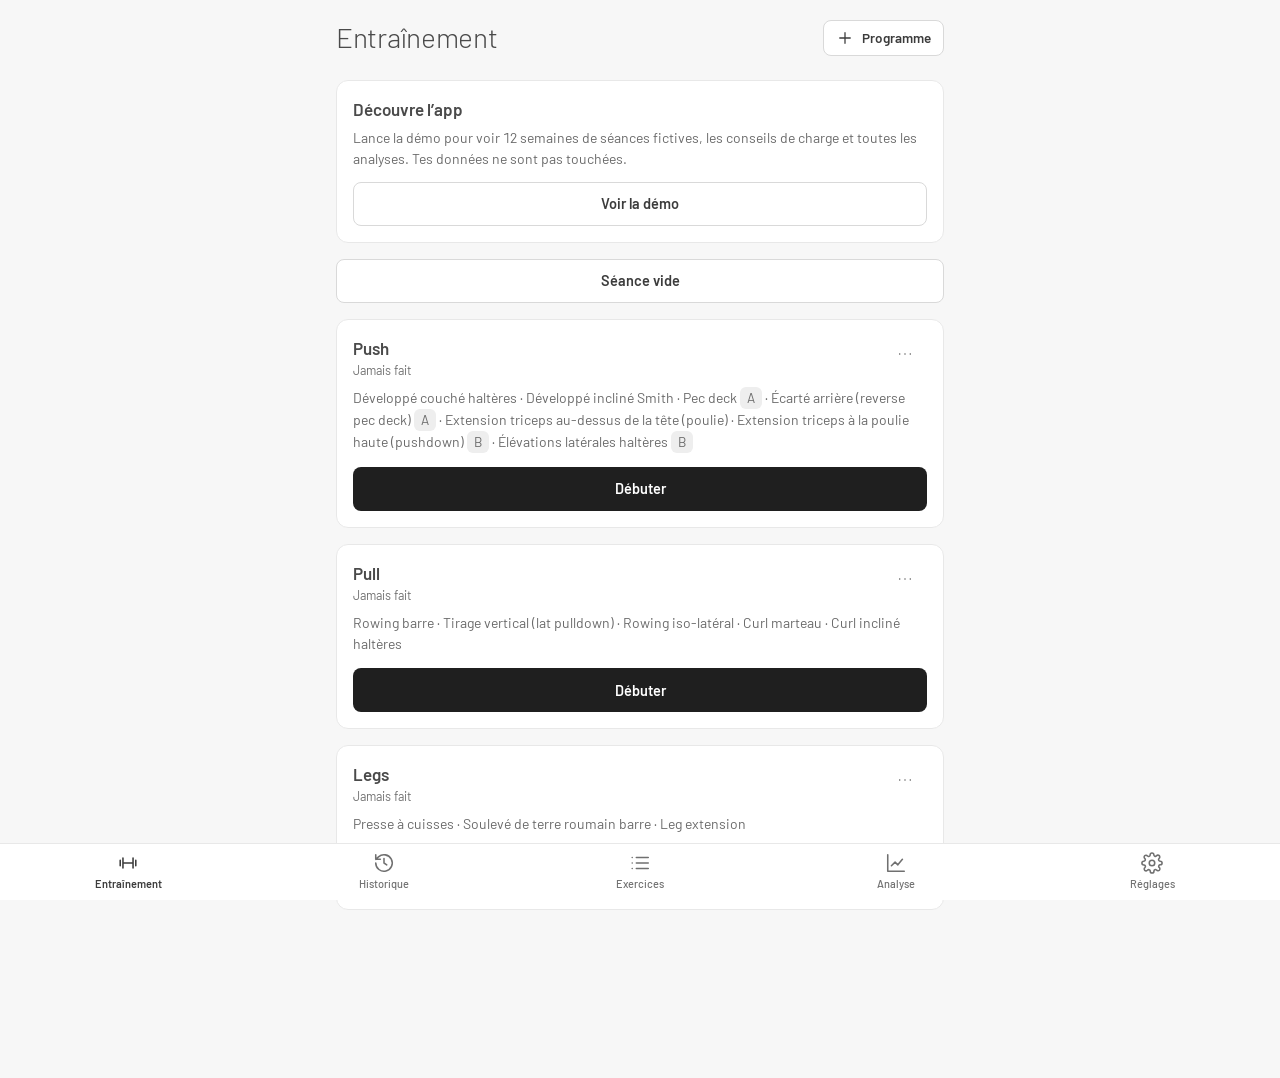
==== index.html @ f29f86a4 "Publication de l'app Muscu (2026-11-12) Co-Authored-By: Claude Opus 5.5 <noreply@anthropic.com>" ====
<!doctype html>
<html lang="fr">
<head>
<meta charset="utf-8">
<meta name="viewport" content="width=device-width, initial-scale=1, viewport-fit=cover">
<title>Muscu</title>
<meta name="description" content="Journal de musculation avec conseils de progression par exercice.">
<meta name="theme-color" content="#F7F7F7" media="(prefers-color-scheme: light)">
<meta name="theme-color" content="#1A1A1A" media="(prefers-color-scheme: dark)">
<meta name="apple-mobile-web-app-capable" content="yes">
<meta name="mobile-web-app-capable" content="yes">
<meta name="apple-mobile-web-app-status-bar-style" content="default">
<meta name="apple-mobile-web-app-title" content="Muscu">
<link rel="manifest" href="manifest.webmanifest">
<link rel="icon" href="icones/icone-192.png">
<link rel="apple-touch-icon" href="icones/apple-touch-icon.png">
<link rel="preconnect" href="https://fonts.googleapis.com">
<link rel="preconnect" href="https://fonts.gstatic.com" crossorigin>
<link rel="stylesheet" href="https://fonts.googleapis.com/css2?family=Barlow:wght@300;400;500;600;700&display=swap">
<link rel="stylesheet" href="styles.css">
</head>
<body>
<main id="vue"></main>
<div id="reprise" class="reprise hidden"><button class="btn btn-primary btn-bloc"><span>Séance en cours</span> · Reprendre</button></div>
<div id="minuteur" class="minuteur hidden" role="timer" aria-live="off">
  <div class="temps"></div>
  <button data-repos="-15" aria-label="Retirer 15 secondes">−15</button>
  <button data-repos="15" aria-label="Ajouter 15 secondes">+15</button>
  <button data-repos="passer">Passer</button>
  <div class="rail"></div>
</div>
<nav id="onglets" class="onglets" aria-label="Navigation"></nav>
<script type="module" src="js/app.js"></script>
</body>
</html>
---- styles.css ----
/* Système de design repris de « gestion outillage/docs/design.md », adapté au téléphone.
   Uniquement des jetons var(--…) hors de :root. */

/* ---------- Jetons ---------- */
:root {
  --ground: #F7F7F7; --side: #EFEFEF; --surface: #FFFFFF; --raised: #FCFCFC; --head: #FCFCFC; --hover: #F4F4F4;
  --chip: #EEEEEE; --track: #EEEEEE; --border: #E8E8E8; --rule: #EFEFEF; --grid: #EFEFEF; --control: #D9D9D9;
  --title: #4A4A4A; --text: #3C3C3C; --muted: #6B6B6B; --faint: #707070;
  --btn: #1F1F1F; --btn-h: #3A3A3A; --btn-ink: #FFFFFF;
  --accent: #3B82F6; --accent-ink: #2563EB; --accent-soft: #EAF2FE; --data: #3B82F6;
  --pos: #4CC870; --pos-bg: #E8F7ED; --pos-ink: #1E7B40;
  --warn: #F28A2A; --warn-bg: #FEF1E4; --warn-ink: #B35A00;
  --neg: #F0461E; --neg-bg: #FDECE8; --neg-ink: #C2330F;
  --scrim: rgba(20, 20, 20, .32); --tip: #1F1F1F; --tip-ink: #FFFFFF; --sur-couleur: #FFFFFF;
  --dv-1: #3B82F6; --dv-2: #E8833A; --dv-3: #1E9E6A; --dv-4: #8B5CF6; --dv-5: #D9467A; --dv-6: #0E9DB3;
  --pop: 0 12px 32px rgba(0, 0, 0, .14), 0 2px 6px rgba(0, 0, 0, .06);
  --font: 'Barlow', system-ui, -apple-system, 'Segoe UI', sans-serif;
  --r-sm: 6px; --r-md: 8px; --r-lg: 12px; --r-xl: 16px;
  --out: cubic-bezier(.23, 1, .32, 1); --in: cubic-bezier(.4, 0, 1, 1); --tr: .16s ease;
  --onglets-h: 56px; --bas: env(safe-area-inset-bottom, 0px);
  color-scheme: light;
}
@media (prefers-color-scheme: dark) {
  :root:not([data-theme="light"]) {
    --ground: #1A1A1A; --side: #141414; --surface: #232323; --raised: #262626; --head: #282828; --hover: #2C2C2C;
    --chip: #2E2E2E; --track: #333333; --border: #333333; --rule: #2C2C2C; --grid: #2C2C2C; --control: #474747;
    --title: #E2E2E2; --text: #EDEDED; --muted: #A8A8A8; --faint: #8A8A8A;
    --btn: #EDEDED; --btn-h: #FFFFFF; --btn-ink: #1A1A1A;
    --accent: #5B9BF5; --accent-ink: #A9C9FB; --accent-soft: rgba(91, 155, 245, .16); --data: #5B9BF5;
    --pos-bg: rgba(76, 200, 112, .14); --pos-ink: #7BDB97;
    --warn-bg: rgba(242, 138, 42, .14); --warn-ink: #F5A962;
    --neg-bg: rgba(240, 70, 30, .16); --neg-ink: #F7735A;
    --scrim: rgba(0, 0, 0, .6); --tip: #EDEDED; --tip-ink: #1A1A1A;
    --pop: 0 12px 32px rgba(0, 0, 0, .5);
    --dv-1: #5B9BF5; --dv-2: #F2A05E; --dv-3: #4CC870; --dv-4: #A88BFA; --dv-5: #F06C9B; --dv-6: #3BC4D9;
    color-scheme: dark;
  }
}
:root[data-theme="dark"] {
  --ground: #1A1A1A; --side: #141414; --surface: #232323; --raised: #262626; --head: #282828; --hover: #2C2C2C;
  --chip: #2E2E2E; --track: #333333; --border: #333333; --rule: #2C2C2C; --grid: #2C2C2C; --control: #474747;
  --title: #E2E2E2; --text: #EDEDED; --muted: #A8A8A8; --faint: #8A8A8A;
  --btn: #EDEDED; --btn-h: #FFFFFF; --btn-ink: #1A1A1A;
  --accent: #5B9BF5; --accent-ink: #A9C9FB; --accent-soft: rgba(91, 155, 245, .16); --data: #5B9BF5;
  --pos-bg: rgba(76, 200, 112, .14); --pos-ink: #7BDB97;
  --warn-bg: rgba(242, 138, 42, .14); --warn-ink: #F5A962;
  --neg-bg: rgba(240, 70, 30, .16); --neg-ink: #F7735A;
  --scrim: rgba(0, 0, 0, .6); --tip: #EDEDED; --tip-ink: #1A1A1A;
  --pop: 0 12px 32px rgba(0, 0, 0, .5);
  --dv-1: #5B9BF5; --dv-2: #F2A05E; --dv-3: #4CC870; --dv-4: #A88BFA; --dv-5: #F06C9B; --dv-6: #3BC4D9;
  color-scheme: dark;
}

/* ---------- Base ---------- */
* { box-sizing: border-box; -webkit-tap-highlight-color: transparent; }
html, body { margin: 0; background: var(--ground); color: var(--text); }
body { font: 400 15px/1.48 var(--font); font-feature-settings: "tnum"; -webkit-text-size-adjust: 100%; overscroll-behavior-y: none; }
button, input, select, textarea { font: inherit; color: inherit; }
a { color: var(--accent-ink); }
:focus-visible { outline: 2px solid var(--accent); outline-offset: 2px; }
.num { text-align: right; font-feature-settings: "tnum"; }
.muted { color: var(--muted); }
.faint { color: var(--faint); font-size: 12.5px; }
.hidden { display: none !important; }

#vue { padding: calc(16px + env(safe-area-inset-top, 0px)) 16px calc(var(--onglets-h) + var(--bas) + 96px); max-width: 640px; margin: 0 auto; animation: rise .2s var(--out); }
.page-header { display: flex; align-items: center; justify-content: space-between; gap: 8px; margin-bottom: 20px; min-height: 44px; }
.page-title { font-size: 28px; font-weight: 300; color: var(--title); margin: 0; letter-spacing: -.01em; }
.crumb { font-size: 13px; color: var(--muted); margin-bottom: 6px; display: inline-flex; align-items: center; min-height: 44px; text-decoration: none; }
.section-titre { font-size: 18px; font-weight: 400; color: var(--title); margin: 24px 0 10px; }

/* ---------- Boutons ---------- */
.btn { display: inline-flex; align-items: center; justify-content: center; gap: 8px; height: 44px; padding: 0 18px; border-radius: var(--r-md);
  border: 1px solid transparent; font-size: 14.5px; font-weight: 600; cursor: pointer; background: none; white-space: nowrap;
  transition: background var(--tr), border-color var(--tr), transform .14s var(--out); }
.btn:active { transform: scale(.97); }
.btn:disabled { opacity: .5; cursor: not-allowed; }
.btn-primary { background: var(--btn); color: var(--btn-ink); }
.btn-primary:hover { background: var(--btn-h); }
.btn-secondary { background: var(--surface); border-color: var(--control); color: var(--text); }
.btn-secondary:hover, .btn-texte:hover { background: var(--hover); }
.btn-texte { color: var(--text); }
.btn-danger { background: var(--surface); border-color: var(--control); color: var(--neg-ink); }
.btn-danger:hover { border-color: var(--neg); }
.btn-danger-plein { background: var(--neg); color: var(--sur-couleur); }
.btn-sm { height: 36px; padding: 0 12px; font-size: 13.5px; }
.btn-bloc { width: 100%; }
.btn-icone { width: 44px; padding: 0; }
.ajouter { width: 100%; height: 44px; border: 1.5px dashed var(--control); border-radius: var(--r-md); background: none; color: var(--muted); font-weight: 600; font-size: 14px; cursor: pointer; }
.ajouter:hover { background: var(--hover); }
.icone { width: 18px; height: 18px; flex: none; }

/* ---------- Cartes et listes ---------- */
.card { background: var(--surface); border: 1px solid var(--border); border-radius: var(--r-lg); padding: 16px; margin-bottom: 16px; animation: rise .36s var(--out) both; }
.card-title { font-size: 17px; font-weight: 600; color: var(--title); margin: 0; }
.card-tete { display: flex; align-items: flex-start; justify-content: space-between; gap: 8px; margin-bottom: 8px; }
.liste { list-style: none; margin: 0; padding: 0; }
.liste-ligne { display: flex; align-items: center; justify-content: space-between; gap: 12px; padding: 10px 8px; min-height: 52px; border-radius: var(--r-md);
  border-bottom: 1px solid var(--rule); cursor: pointer; text-decoration: none; color: var(--text); transition: background .12s; }
.liste-ligne:last-child { border-bottom: 0; }
.liste-ligne:hover { background: var(--hover); }
.liste-ligne b { font-weight: 600; }
.chevron { color: var(--faint); flex: none; }

.kpi-grid { display: grid; grid-template-columns: repeat(2, 1fr); background: var(--surface); border: 1px solid var(--border); border-radius: var(--r-lg); margin-bottom: 16px; overflow: hidden; }
.kpi { padding: 14px 16px; border-bottom: 1px solid var(--rule); border-right: 1px solid var(--rule); }
.kpi:nth-child(2n) { border-right: 0; }
.kpi-label { font-size: 13px; color: var(--muted); }
.kpi-value { font-size: 24px; font-weight: 600; letter-spacing: -.02em; color: var(--title); }
.kpi-value small { font-size: 14px; font-weight: 500; color: var(--muted); }

/* ---------- Pastilles, alertes ---------- */
.badge { display: inline-block; padding: 3px 8px; border-radius: var(--r-sm); font-size: 12px; font-weight: 600; white-space: nowrap; background: var(--chip); color: var(--muted); }
.badge.pos { background: var(--pos-bg); color: var(--pos-ink); }
.badge.warn { background: var(--warn-bg); color: var(--warn-ink); }
.badge.neg { background: var(--neg-bg); color: var(--neg-ink); }
.badge.acc { background: var(--accent-soft); color: var(--accent-ink); }
.puce { display: inline-block; padding: 1px 7px; border-radius: var(--r-sm); font-size: 13.5px; background: var(--chip); color: var(--muted); }
.alert { padding: 11px 14px; border-radius: var(--r-md); font-size: 13px; background: var(--raised); color: var(--muted); border: 1px solid var(--border); margin-bottom: 12px; }
.alert b { color: var(--text); }
.alert-warn { background: var(--warn-bg); color: var(--warn-ink); border-color: transparent; }
.alert-warn b { color: inherit; }
.alert-danger { background: var(--neg-bg); color: var(--neg-ink); border-color: transparent; }
.conseil { padding: 12px 14px; border-radius: var(--r-md); background: var(--accent-soft); color: var(--accent-ink); font-size: 14px; margin-bottom: 12px; }
.conseil.pos { background: var(--pos-bg); color: var(--pos-ink); }
.conseil.warn { background: var(--warn-bg); color: var(--warn-ink); }
.sources { font-size: 12.5px; color: var(--faint); margin-top: 6px; }
.sources a { color: inherit; }
.empty-state { text-align: center; padding: 36px 20px; }
.empty-title { font-size: 14px; font-weight: 600; color: var(--muted); }
.empty-sub { font-size: 13px; color: var(--faint); max-width: 42ch; margin: 4px auto 16px; }

/* ---------- Champs ---------- */
.form-group { margin-bottom: 16px; }
label, .label { display: block; font-size: 13px; font-weight: 500; color: var(--text); margin-bottom: 6px; }
.form-control { width: 100%; height: 44px; padding: 0 13px; border: 1px solid var(--control); border-radius: var(--r-md); background: var(--surface);
  font-size: 16px; transition: border-color .15s, box-shadow .15s; }
.form-control:focus { outline: 0; border-color: var(--accent); box-shadow: 0 0 0 3px var(--accent-soft); }
textarea.form-control { height: auto; min-height: 80px; padding: 8px 11px; resize: vertical; }
.form-row { display: grid; grid-template-columns: 1fr 1fr; gap: 12px; }
.err-msg { font-size: 12.5px; color: var(--neg-ink); margin-top: 4px; }
.seg { display: inline-flex; gap: 2px; padding: 3px; border-radius: var(--r-md); background: var(--chip); flex-wrap: wrap; }
.seg button { border: 0; background: none; padding: 0 12px; height: 38px; border-radius: var(--r-sm); font-size: 13.5px; font-weight: 500; color: var(--muted); cursor: pointer; }
.seg button[aria-pressed="true"] { background: var(--surface); color: var(--text); font-weight: 600; box-shadow: 0 1px 2px rgba(0, 0, 0, .08); }
.case { display: flex; align-items: center; gap: 10px; min-height: 44px; font-size: 14px; font-weight: 400; margin: 0; }
.case input { width: 18px; height: 18px; accent-color: var(--accent); }

/* ---------- Séance en cours ---------- */
.seance-tete { position: sticky; top: 0; z-index: 10; background: var(--ground); margin: -16px -16px 12px; padding: calc(12px + env(safe-area-inset-top, 0px)) 16px 12px;
  display: flex; align-items: center; justify-content: space-between; gap: 8px; border-bottom: 1px solid var(--rule); }
.seance-tete h1 { font-size: 20px; font-weight: 600; margin: 0; color: var(--title); }
.chrono { font-size: 13px; color: var(--muted); }
.exo { padding: 14px 12px; }
.exo.superset { border-left: 3px solid var(--accent); }
.exo-nom { font-size: 16px; font-weight: 600; color: var(--title); margin: 0; }
.exo-groupe { font-size: 12px; font-weight: 600; color: var(--accent-ink); }
.exo .conseil { font-size: 13px; padding: 8px 10px; margin: 8px 0 10px; }
.series { width: 100%; border-collapse: collapse; }
.series th { font-size: 12px; font-weight: 500; color: var(--muted); text-align: center; padding: 4px 2px; }
.series td { padding: 4px 2px; text-align: center; }
.series td.prec { font-size: 13px; color: var(--faint); white-space: nowrap; }
.series .n { width: 34px; font-weight: 600; color: var(--muted); }
.series .n button { width: 34px; height: 40px; border: 0; background: none; color: inherit; font-weight: 600; border-radius: var(--r-sm); cursor: pointer; }
.series .n.echauf button { color: var(--warn-ink); }
.series input { width: 100%; max-width: 74px; height: 40px; text-align: center; border: 1px solid transparent; border-radius: var(--r-sm); background: var(--chip); font-size: 16px; font-weight: 600; }
.series input:focus { outline: 0; border-color: var(--accent); background: var(--surface); box-shadow: 0 0 0 3px var(--accent-soft); }
.series input::placeholder { color: var(--faint); font-weight: 400; }
.series tr.faite td { background: var(--pos-bg); }
.series tr.faite td:first-child { border-radius: var(--r-sm) 0 0 var(--r-sm); }
.series tr.faite td:last-child { border-radius: 0 var(--r-sm) var(--r-sm) 0; }
.series tr.faite input { background: transparent; }
.coche { width: 44px; height: 40px; border-radius: var(--r-sm); border: 1px solid var(--control); background: var(--surface); color: var(--faint); cursor: pointer; display: inline-flex; align-items: center; justify-content: center; transition: transform .14s var(--out), background .15s; }
.coche:active { transform: scale(.94); }
.faite .coche { background: var(--pos); border-color: var(--pos); color: var(--sur-couleur); }
.exo-actions { display: flex; gap: 8px; margin-top: 8px; }
.exo-actions .btn { flex: 1; }

/* ---------- Barre du minuteur et onglets ---------- */
.minuteur { position: fixed; left: 8px; right: 8px; bottom: calc(var(--onglets-h) + var(--bas) + 8px); z-index: 30; max-width: 624px; margin: 0 auto;
  background: var(--btn); color: var(--btn-ink); border-radius: var(--r-xl); box-shadow: var(--pop); padding: 8px 8px 8px 16px;
  display: flex; align-items: center; gap: 8px; animation: rise .22s var(--out); overflow: hidden; }
.minuteur .temps { font-size: 22px; font-weight: 600; flex: 1; letter-spacing: -.01em; }
.minuteur .temps small { font-size: 12.5px; font-weight: 500; opacity: .7; margin-left: 6px; }
.minuteur button { height: 40px; min-width: 44px; padding: 0 10px; border-radius: var(--r-md); border: 0; background: rgba(127, 127, 127, .22); color: inherit; font-weight: 600; font-size: 14px; cursor: pointer; }
.minuteur .rail { position: absolute; left: 0; bottom: 0; height: 3px; background: var(--accent); transition: width .25s linear; }
.reprise { position: fixed; left: 8px; right: 8px; bottom: calc(var(--onglets-h) + var(--bas) + 8px); z-index: 29; max-width: 624px; margin: 0 auto; }

.onglets { position: fixed; left: 0; right: 0; bottom: 0; z-index: 20; display: flex; background: var(--surface); border-top: 1px solid var(--border);
  padding-bottom: var(--bas); }
.onglets a { flex: 1; height: var(--onglets-h); display: flex; flex-direction: column; align-items: center; justify-content: center; gap: 2px;
  font-size: 11px; font-weight: 500; color: var(--faint); text-decoration: none; }
.onglets a[aria-current="page"] { color: var(--text); font-weight: 600; }
.onglets .icone { width: 22px; height: 22px; }

/* ---------- Feuille (tiroir du bas), fenêtre, toast ---------- */
.voile { position: fixed; inset: 0; background: var(--scrim); z-index: 1000; animation: fade .2s ease; }
.feuille { position: fixed; left: 0; right: 0; bottom: 0; z-index: 1001; max-height: 92vh; display: flex; flex-direction: column; background: var(--surface);
  border-radius: var(--r-xl) var(--r-xl) 0 0; box-shadow: var(--pop); max-width: 640px; margin: 0 auto; animation: monte .22s var(--out); }
.feuille.sort { animation: descend .16s var(--in) forwards; }
.voile.sort { animation: fade .16s ease reverse forwards; }
.feuille-tete { display: flex; align-items: center; justify-content: space-between; gap: 8px; padding: 18px 20px 6px; }
.feuille-tete h2 { font-size: 19px; font-weight: 600; margin: 0; color: var(--title); }
.feuille-corps { padding: 12px 20px 20px; overflow-y: auto; -webkit-overflow-scrolling: touch; }
.feuille-pied { display: flex; gap: 8px; justify-content: flex-end; padding: 14px 20px calc(14px + var(--bas)); border-top: 1px solid var(--rule); }
.feuille-pied .btn { flex: 1; }
.fermer { width: 44px; height: 44px; border: 0; background: none; border-radius: 50%; color: var(--muted); cursor: pointer; display: inline-flex; align-items: center; justify-content: center; }
.fermer:hover { background: var(--hover); }
.fenetre { position: fixed; left: 16px; right: 16px; top: 50%; transform: translateY(-50%); z-index: 1001; max-width: 400px; margin: 0 auto;
  background: var(--surface); border-radius: var(--r-xl); box-shadow: var(--pop); padding: 20px; animation: apparait .22s var(--out); }
.fenetre h2 { font-size: 17px; font-weight: 600; margin: 0 0 6px; color: var(--title); }
.fenetre p { margin: 0 0 18px; color: var(--muted); font-size: 14px; }
.fenetre .actions { display: flex; gap: 8px; justify-content: flex-end; }
.toasts { position: fixed; left: 12px; right: 12px; top: calc(12px + env(safe-area-inset-top, 0px)); z-index: 2000; display: flex; flex-direction: column; gap: 8px; align-items: center; pointer-events: none; }
.toast { pointer-events: auto; max-width: 380px; width: 100%; padding: 12px 16px; border-radius: var(--r-xl); background: var(--surface); box-shadow: var(--pop);
  font-size: 13px; font-weight: 500; display: flex; align-items: center; gap: 10px; animation: toastIn .3s var(--out); border: 1px solid var(--border); }
.toast .pastille { width: 20px; height: 20px; border-radius: 50%; display: inline-flex; align-items: center; justify-content: center; flex: none; }
.toast.success .pastille { background: var(--pos-bg); color: var(--pos-ink); }
.toast.error .pastille { background: var(--neg-bg); color: var(--neg-ink); }
.toast.info .pastille { background: var(--accent-soft); color: var(--accent-ink); }
.toast.sort { animation: toastOut .2s var(--in) forwards; }

/* ---------- Graphiques et jauges ---------- */
.graph { width: 100%; height: auto; display: block; }
.graph .grille { stroke: var(--grid); stroke-width: 1; }
.graph .axe { fill: var(--faint); font-size: 11.5px; font-family: var(--font); }
.graph .ligne { fill: none; stroke: var(--data); stroke-width: 2; stroke-linecap: round; stroke-linejoin: round; }
.graph .pred { fill: none; stroke: var(--pos); stroke-width: 2; stroke-dasharray: 5 5; stroke-linecap: round; }
.graph .point { fill: var(--data); stroke: var(--surface); stroke-width: 2; }
.graph .barre { fill: var(--data); }
.legende { display: flex; gap: 14px; font-size: 12.5px; color: var(--muted); margin-top: 6px; flex-wrap: wrap; }
.legende i { display: inline-block; width: 14px; height: 2px; vertical-align: middle; margin-right: 6px; background: var(--data); }
.legende i.pred { background: none; border-top: 2px dashed var(--pos); height: 0; }
.legende i.bande { height: 10px; background: var(--accent-soft); }
.graph .bande { fill: var(--accent-soft); }
.graph .repere, .graph .cible { stroke: var(--muted); stroke-width: 1.2; stroke-dasharray: 4 4; }
.puces { display: flex; gap: 6px; overflow-x: auto; scrollbar-width: none; margin-bottom: 12px; padding-bottom: 2px; }
.puces::-webkit-scrollbar { display: none; }
.puces button { flex: none; height: 36px; padding: 0 12px; border-radius: var(--r-sm); border: 1px solid transparent; background: none; color: var(--muted); font-size: 13.5px; font-weight: 500; cursor: pointer; }
.puces button[aria-pressed="true"] { border-color: var(--control); background: var(--surface); color: var(--text); font-weight: 600; }
.classement { display: grid; grid-template-columns: minmax(0, 9em) 1fr 4.5em; gap: 8px 10px; align-items: center; font-size: 14px; }
.classement .axe0 { position: relative; height: 10px; background: var(--track); border-radius: var(--r-sm); }
.classement .axe0::after { content: ''; position: absolute; left: 50%; top: -3px; bottom: -3px; width: 1px; background: var(--muted); }
.classement .val { position: absolute; top: 0; bottom: 0; border-radius: var(--r-sm); background: var(--pos); }
.classement .val.neg { background: var(--neg); }
.empile { display: flex; height: 14px; border-radius: var(--r-sm); overflow: hidden; background: var(--track); margin: 6px 0 8px; }
.empile span { display: block; height: 100%; }
.cles { display: flex; flex-wrap: wrap; gap: 6px 14px; font-size: 12.5px; color: var(--muted); }
.cles i { display: inline-block; width: 10px; height: 10px; border-radius: 2px; margin-right: 6px; vertical-align: -1px; }
details.explication { margin-top: 10px; font-size: 13px; color: var(--muted); }
details.explication summary { cursor: pointer; font-weight: 600; color: var(--text); min-height: 44px; display: flex; align-items: center; }
details.explication p, details.explication ul { margin: 0 0 8px; }
.jauge { margin-bottom: 14px; }
.jauge-tete { display: flex; justify-content: space-between; gap: 8px; font-size: 14px; margin-bottom: 6px; }
.jauge-rail { position: relative; height: 8px; border-radius: var(--r-sm); background: var(--track); overflow: hidden; }
.jauge-plein { position: absolute; inset: 0 auto 0 0; border-radius: var(--r-sm); background: var(--data); transform-origin: left; animation: grow .6s var(--out); }
.jauge-plein.warn { background: var(--warn); }
.jauge-plein.pos { background: var(--pos); }
.jauge-cible { position: absolute; top: -3px; bottom: -3px; width: 2px; background: var(--text); }

/* ---------- Mouvement ---------- */
@keyframes rise { from { opacity: 0; transform: translateY(6px); } to { opacity: 1; transform: none; } }
@keyframes fade { from { opacity: 0; } to { opacity: 1; } }
@keyframes grow { from { transform: scaleX(0); } to { transform: none; } }
@keyframes monte { from { transform: translateY(100%); } to { transform: none; } }
@keyframes descend { from { transform: none; } to { transform: translateY(100%); } }
@keyframes apparait { from { opacity: 0; transform: translateY(calc(-50% + 8px)) scale(.98); } to { opacity: 1; transform: translateY(-50%); } }
@keyframes toastIn { from { opacity: 0; transform: translateY(-10px) scale(.98); } to { opacity: 1; transform: none; } }
@keyframes toastOut { to { opacity: 0; transform: translateY(-16px); } }
@keyframes shake { 25% { transform: translateX(-4px); } 50% { transform: translateX(4px); } 75% { transform: translateX(-2px); } 100% { transform: translateX(2px); } }
.shake { animation: shake .3s ease; }
@media (prefers-reduced-motion: reduce) {
  *, *::before, *::after { animation-duration: .01ms !important; animation-delay: 0s !important; transition-duration: .01ms !important; scroll-behavior: auto !important; }
}

/* ---------- Écrans étroits ---------- */
@media (max-width: 380px) {
  .series input { max-width: 60px; }
  .series td.prec { font-size: 12px; }
  .page-title { font-size: 26px; }
}
.bandeau-demo { display: flex; align-items: center; justify-content: space-between; gap: 8px; padding: 8px 8px 8px 14px; margin-bottom: 14px;
  border-radius: var(--r-md); background: var(--accent-soft); color: var(--accent-ink); font-size: 13px; }
.bandeau-demo b { font-weight: 600; }
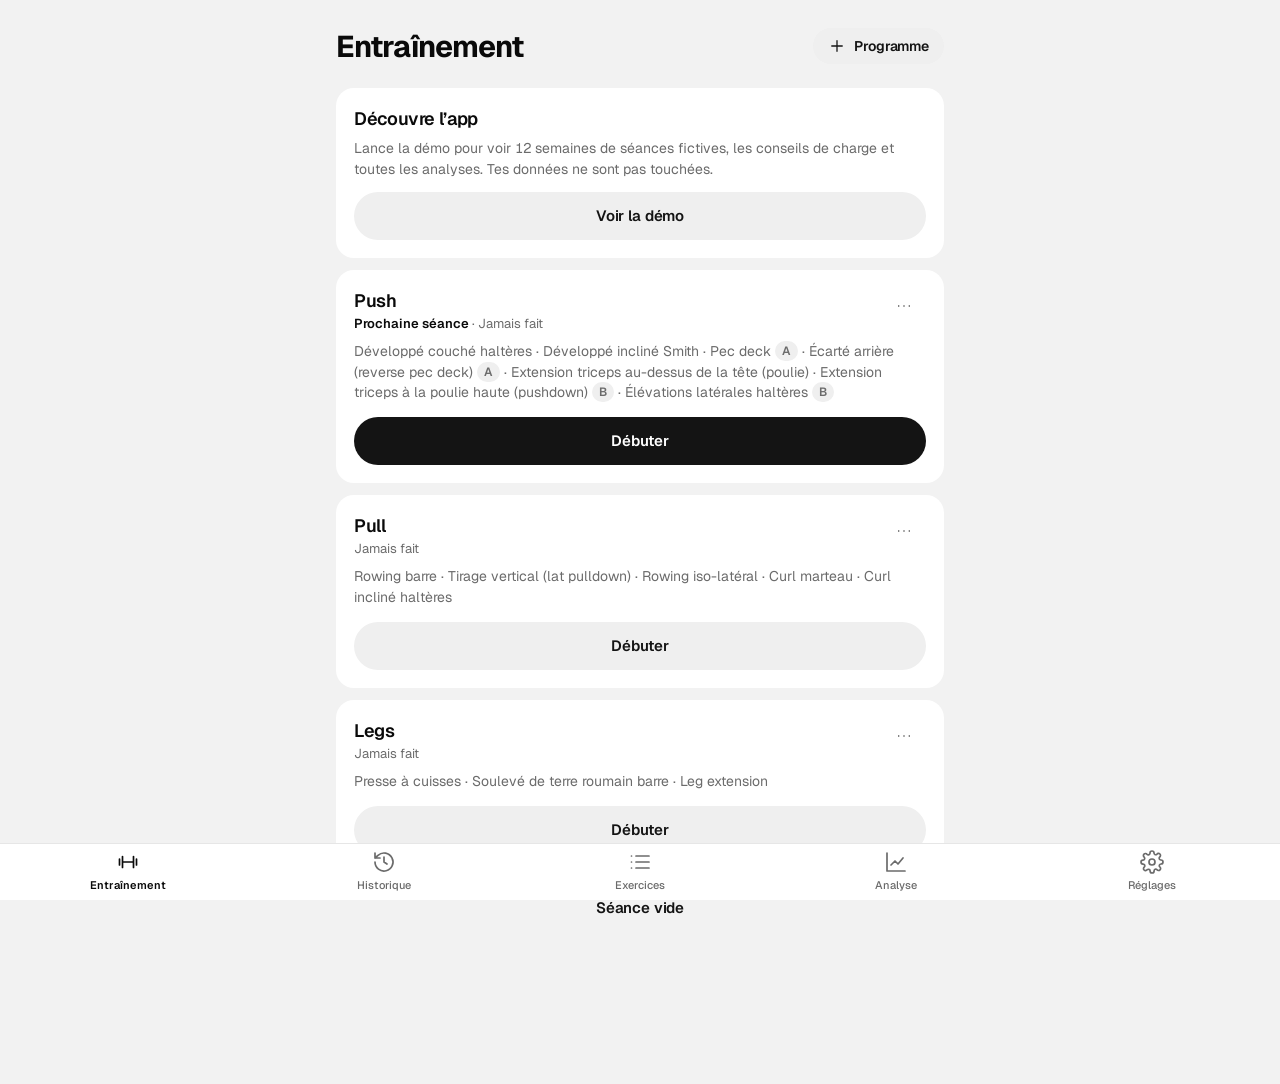
==== commit 31795f36: "Publication de l'app Muscu (2026-11-12) Co-Authored-By: Claude Opus 5.5 <noreply@anthropic.com>" ====
--- a/index.html
+++ b/index.html
@@ -5,8 +5,8 @@
 <meta name="viewport" content="width=device-width, initial-scale=1, viewport-fit=cover">
 <title>Muscu</title>
 <meta name="description" content="Journal de musculation avec conseils de progression par exercice.">
-<meta name="theme-color" content="#F7F7F7" media="(prefers-color-scheme: light)">
-<meta name="theme-color" content="#1A1A1A" media="(prefers-color-scheme: dark)">
+<meta name="theme-color" content="#F2F2F2" media="(prefers-color-scheme: light)">
+<meta name="theme-color" content="#000000" media="(prefers-color-scheme: dark)">
 <meta name="apple-mobile-web-app-capable" content="yes">
 <meta name="mobile-web-app-capable" content="yes">
 <meta name="apple-mobile-web-app-status-bar-style" content="default">
@@ -16,7 +16,7 @@
 <link rel="apple-touch-icon" href="icones/apple-touch-icon.png">
 <link rel="preconnect" href="https://fonts.googleapis.com">
 <link rel="preconnect" href="https://fonts.gstatic.com" crossorigin>
-<link rel="stylesheet" href="https://fonts.googleapis.com/css2?family=Barlow:wght@300;400;500;600;700&display=swap">
+<link rel="stylesheet" href="https://fonts.googleapis.com/css2?family=Geist:wght@400;500;600;700&display=swap">
 <link rel="stylesheet" href="styles.css">
 </head>
 <body>
--- a/styles.css
+++ b/styles.css
@@ -1,98 +1,106 @@
-/* Système de design repris de « gestion outillage/docs/design.md », adapté au téléphone.
+/* Style « registre achromatique » : la couleur ne va que sur les données et les signaux, le reste est à l'encre.
+   Clair : cartes blanches sur fond gris, sans bordure. Sombre : noir vrai (OLED), élévation par la clarté seule.
+   Rayons souples (cartes 18, champs 10-12, boutons en pilule) pour épouser les coins de l'iPhone.
    Uniquement des jetons var(--…) hors de :root. */
 
 /* ---------- Jetons ---------- */
 :root {
-  --ground: #F7F7F7; --side: #EFEFEF; --surface: #FFFFFF; --raised: #FCFCFC; --head: #FCFCFC; --hover: #F4F4F4;
-  --chip: #EEEEEE; --track: #EEEEEE; --border: #E8E8E8; --rule: #EFEFEF; --grid: #EFEFEF; --control: #D9D9D9;
-  --title: #4A4A4A; --text: #3C3C3C; --muted: #6B6B6B; --faint: #707070;
-  --btn: #1F1F1F; --btn-h: #3A3A3A; --btn-ink: #FFFFFF;
-  --accent: #3B82F6; --accent-ink: #2563EB; --accent-soft: #EAF2FE; --data: #3B82F6;
-  --pos: #4CC870; --pos-bg: #E8F7ED; --pos-ink: #1E7B40;
-  --warn: #F28A2A; --warn-bg: #FEF1E4; --warn-ink: #B35A00;
-  --neg: #F0461E; --neg-bg: #FDECE8; --neg-ink: #C2330F;
-  --scrim: rgba(20, 20, 20, .32); --tip: #1F1F1F; --tip-ink: #FFFFFF; --sur-couleur: #FFFFFF;
-  --dv-1: #3B82F6; --dv-2: #E8833A; --dv-3: #1E9E6A; --dv-4: #8B5CF6; --dv-5: #D9467A; --dv-6: #0E9DB3;
-  --pop: 0 12px 32px rgba(0, 0, 0, .14), 0 2px 6px rgba(0, 0, 0, .06);
-  --font: 'Barlow', system-ui, -apple-system, 'Segoe UI', sans-serif;
-  --r-sm: 6px; --r-md: 8px; --r-lg: 12px; --r-xl: 16px;
+  --ground: #F2F2F2; --side: #EAEAEA; --surface: #FFFFFF; --raised: #F5F5F5; --head: #FFFFFF; --hover: #F4F4F4;
+  --chip: #EFEFEF; --track: #EBEBEB; --border: #E6E6E6; --rule: #EFEFEF; --grid: #ECECEC; --control: #D4D4D4;
+  --title: #0A0A0A; --text: #141414; --muted: #6B6B6B; --faint: #6B6B6B;
+  --btn: #141414; --btn-h: #2E2E2E; --btn-ink: #FFFFFF;
+  --accent: #1D5FBF; --accent-ink: #1D5FBF; --accent-soft: #EDF3FC; --data: #1D5FBF;
+  --pos: #1F9D55; --pos-bg: #EBF7EF; --pos-ink: #1A6B3A;
+  --warn: #D97706; --warn-bg: #FFF8EB; --warn-ink: #92400E;
+  --neg: #C4242A; --neg-bg: #FFEDEA; --neg-ink: #9B1C20;
+  --scrim: rgba(0, 0, 0, .36); --tip: #141414; --tip-ink: #FFFFFF; --sur-couleur: #FFFFFF;
+  --float: #141414; --float-ink: #FFFFFF; --barre: #FFFFFF; --seg-on: #FFFFFF;
+  --dv-1: #1D5FBF; --dv-2: #D97706; --dv-3: #1F9D55; --dv-4: #0E8FA3; --dv-5: #C2417A; --dv-6: #6B6B6B;
+  --pop: 0 16px 40px rgba(0, 0, 0, .16), 0 2px 8px rgba(0, 0, 0, .06);
+  --font: 'Geist', -apple-system, system-ui, 'Segoe UI', sans-serif;
+  --r-sm: 8px; --r-md: 12px; --r-lg: 18px; --r-xl: 22px; --pilule: 999px;
   --out: cubic-bezier(.23, 1, .32, 1); --in: cubic-bezier(.4, 0, 1, 1); --tr: .16s ease;
   --onglets-h: 56px; --bas: env(safe-area-inset-bottom, 0px);
   color-scheme: light;
 }
 @media (prefers-color-scheme: dark) {
   :root:not([data-theme="light"]) {
-    --ground: #1A1A1A; --side: #141414; --surface: #232323; --raised: #262626; --head: #282828; --hover: #2C2C2C;
-    --chip: #2E2E2E; --track: #333333; --border: #333333; --rule: #2C2C2C; --grid: #2C2C2C; --control: #474747;
-    --title: #E2E2E2; --text: #EDEDED; --muted: #A8A8A8; --faint: #8A8A8A;
-    --btn: #EDEDED; --btn-h: #FFFFFF; --btn-ink: #1A1A1A;
-    --accent: #5B9BF5; --accent-ink: #A9C9FB; --accent-soft: rgba(91, 155, 245, .16); --data: #5B9BF5;
-    --pos-bg: rgba(76, 200, 112, .14); --pos-ink: #7BDB97;
-    --warn-bg: rgba(242, 138, 42, .14); --warn-ink: #F5A962;
-    --neg-bg: rgba(240, 70, 30, .16); --neg-ink: #F7735A;
-    --scrim: rgba(0, 0, 0, .6); --tip: #EDEDED; --tip-ink: #1A1A1A;
-    --pop: 0 12px 32px rgba(0, 0, 0, .5);
-    --dv-1: #5B9BF5; --dv-2: #F2A05E; --dv-3: #4CC870; --dv-4: #A88BFA; --dv-5: #F06C9B; --dv-6: #3BC4D9;
+    --ground: #000000; --side: #000000; --surface: #121212; --raised: #1A1A1A; --head: #1A1A1A; --hover: #1C1C1C;
+    --chip: #1F1F1F; --track: #262626; --border: #222222; --rule: #1E1E1E; --grid: #242424; --control: #3A3A3A;
+    --title: #FFFFFF; --text: #F5F5F5; --muted: #B4B4B4; --faint: #949494;
+    --btn: #FFFFFF; --btn-h: #E5E5E5; --btn-ink: #000000;
+    --accent: #5B9BF5; --accent-ink: #8DB8F7; --accent-soft: rgba(91, 155, 245, .14); --data: #5B9BF5;
+    --pos: #30B460; --pos-bg: #0E1F14; --pos-ink: #5FD38A;
+    --warn: #F59E0B; --warn-bg: #221808; --warn-ink: #F5B65A;
+    --neg: #E5566F; --neg-bg: #2C1A1C; --neg-ink: #F07A7A;
+    --scrim: rgba(0, 0, 0, .7); --tip: #F5F5F5; --tip-ink: #000000;
+    --float: #1F1F1F; --float-ink: #FFFFFF; --barre: #0A0A0A; --seg-on: #333333;
+    --pop: 0 16px 40px rgba(0, 0, 0, .6);
+    --dv-1: #5B9BF5; --dv-2: #F5A524; --dv-3: #30B460; --dv-4: #3BC4D9; --dv-5: #F06C9B; --dv-6: #949494;
     color-scheme: dark;
   }
 }
 :root[data-theme="dark"] {
-  --ground: #1A1A1A; --side: #141414; --surface: #232323; --raised: #262626; --head: #282828; --hover: #2C2C2C;
-  --chip: #2E2E2E; --track: #333333; --border: #333333; --rule: #2C2C2C; --grid: #2C2C2C; --control: #474747;
-  --title: #E2E2E2; --text: #EDEDED; --muted: #A8A8A8; --faint: #8A8A8A;
-  --btn: #EDEDED; --btn-h: #FFFFFF; --btn-ink: #1A1A1A;
-  --accent: #5B9BF5; --accent-ink: #A9C9FB; --accent-soft: rgba(91, 155, 245, .16); --data: #5B9BF5;
-  --pos-bg: rgba(76, 200, 112, .14); --pos-ink: #7BDB97;
-  --warn-bg: rgba(242, 138, 42, .14); --warn-ink: #F5A962;
-  --neg-bg: rgba(240, 70, 30, .16); --neg-ink: #F7735A;
-  --scrim: rgba(0, 0, 0, .6); --tip: #EDEDED; --tip-ink: #1A1A1A;
-  --pop: 0 12px 32px rgba(0, 0, 0, .5);
-  --dv-1: #5B9BF5; --dv-2: #F2A05E; --dv-3: #4CC870; --dv-4: #A88BFA; --dv-5: #F06C9B; --dv-6: #3BC4D9;
+  --ground: #000000; --side: #000000; --surface: #121212; --raised: #1A1A1A; --head: #1A1A1A; --hover: #1C1C1C;
+  --chip: #1F1F1F; --track: #262626; --border: #222222; --rule: #1E1E1E; --grid: #242424; --control: #3A3A3A;
+  --title: #FFFFFF; --text: #F5F5F5; --muted: #B4B4B4; --faint: #949494;
+  --btn: #FFFFFF; --btn-h: #E5E5E5; --btn-ink: #000000;
+  --accent: #5B9BF5; --accent-ink: #8DB8F7; --accent-soft: rgba(91, 155, 245, .14); --data: #5B9BF5;
+  --pos: #30B460; --pos-bg: #0E1F14; --pos-ink: #5FD38A;
+  --warn: #F59E0B; --warn-bg: #221808; --warn-ink: #F5B65A;
+  --neg: #E5566F; --neg-bg: #2C1A1C; --neg-ink: #F07A7A;
+  --scrim: rgba(0, 0, 0, .7); --tip: #F5F5F5; --tip-ink: #000000;
+  --float: #1F1F1F; --float-ink: #FFFFFF; --barre: #0A0A0A; --seg-on: #333333;
+  --pop: 0 16px 40px rgba(0, 0, 0, .6);
+  --dv-1: #5B9BF5; --dv-2: #F5A524; --dv-3: #30B460; --dv-4: #3BC4D9; --dv-5: #F06C9B; --dv-6: #949494;
   color-scheme: dark;
 }
 
 /* ---------- Base ---------- */
 * { box-sizing: border-box; -webkit-tap-highlight-color: transparent; }
 html, body { margin: 0; background: var(--ground); color: var(--text); }
-body { font: 400 15px/1.48 var(--font); font-feature-settings: "tnum"; -webkit-text-size-adjust: 100%; overscroll-behavior-y: none; }
+body { font: 400 15px/1.47 var(--font); font-variant-numeric: tabular-nums; -webkit-text-size-adjust: 100%; -webkit-font-smoothing: antialiased; overscroll-behavior-y: none; }
 button, input, select, textarea { font: inherit; color: inherit; }
 a { color: var(--accent-ink); }
 :focus-visible { outline: 2px solid var(--accent); outline-offset: 2px; }
 .num { text-align: right; font-feature-settings: "tnum"; }
 .muted { color: var(--muted); }
-.faint { color: var(--faint); font-size: 12.5px; }
+.faint { color: var(--faint); font-size: 13px; }
+.suivant { color: var(--title); font-weight: 600; }
 .hidden { display: none !important; }
 
 #vue { padding: calc(16px + env(safe-area-inset-top, 0px)) 16px calc(var(--onglets-h) + var(--bas) + 96px); max-width: 640px; margin: 0 auto; animation: rise .2s var(--out); }
-.page-header { display: flex; align-items: center; justify-content: space-between; gap: 8px; margin-bottom: 20px; min-height: 44px; }
-.page-title { font-size: 28px; font-weight: 300; color: var(--title); margin: 0; letter-spacing: -.01em; }
-.crumb { font-size: 13px; color: var(--muted); margin-bottom: 6px; display: inline-flex; align-items: center; min-height: 44px; text-decoration: none; }
-.section-titre { font-size: 18px; font-weight: 400; color: var(--title); margin: 24px 0 10px; }
+.page-header { display: flex; align-items: center; justify-content: space-between; gap: 8px; margin: 8px 0 20px; min-height: 44px; }
+.page-title { font-size: 30px; font-weight: 700; color: var(--title); margin: 0; letter-spacing: -.03em; line-height: 1.1; }
+.crumb { font-size: 14px; color: var(--muted); margin-bottom: 2px; display: inline-flex; align-items: center; min-height: 44px; text-decoration: none; }
+.section-titre { font-size: 20px; font-weight: 600; color: var(--title); margin: 28px 0 12px; letter-spacing: -.02em; }
 
 /* ---------- Boutons ---------- */
-.btn { display: inline-flex; align-items: center; justify-content: center; gap: 8px; height: 44px; padding: 0 18px; border-radius: var(--r-md);
-  border: 1px solid transparent; font-size: 14.5px; font-weight: 600; cursor: pointer; background: none; white-space: nowrap;
-  transition: background var(--tr), border-color var(--tr), transform .14s var(--out); }
+.btn { display: inline-flex; align-items: center; justify-content: center; gap: 8px; height: 48px; padding: 0 20px; border-radius: var(--pilule);
+  border: 1px solid transparent; font-size: 15px; font-weight: 600; letter-spacing: -.01em; cursor: pointer; background: none; white-space: nowrap;
+  transition: background var(--tr), border-color var(--tr), transform .16s var(--out); }
 .btn:active { transform: scale(.97); }
 .btn:disabled { opacity: .5; cursor: not-allowed; }
 .btn-primary { background: var(--btn); color: var(--btn-ink); }
 .btn-primary:hover { background: var(--btn-h); }
-.btn-secondary { background: var(--surface); border-color: var(--control); color: var(--text); }
-.btn-secondary:hover, .btn-texte:hover { background: var(--hover); }
+.btn-secondary { background: var(--chip); color: var(--text); }
+.btn-secondary:hover { background: var(--track); }
+.btn-texte:hover { background: var(--hover); }
 .btn-texte { color: var(--text); }
-.btn-danger { background: var(--surface); border-color: var(--control); color: var(--neg-ink); }
+.btn-danger { background: var(--neg-bg); color: var(--neg-ink); }
 .btn-danger:hover { border-color: var(--neg); }
 .btn-danger-plein { background: var(--neg); color: var(--sur-couleur); }
-.btn-sm { height: 36px; padding: 0 12px; font-size: 13.5px; }
+.btn-sm { height: 36px; padding: 0 14px; font-size: 14px; }
 .btn-bloc { width: 100%; }
 .btn-icone { width: 44px; padding: 0; }
-.ajouter { width: 100%; height: 44px; border: 1.5px dashed var(--control); border-radius: var(--r-md); background: none; color: var(--muted); font-weight: 600; font-size: 14px; cursor: pointer; }
-.ajouter:hover { background: var(--hover); }
+.ajouter { width: 100%; height: 44px; border: 0; border-radius: var(--pilule); background: var(--chip); color: var(--text); font-weight: 600; font-size: 14px; cursor: pointer; transition: background var(--tr), transform .16s var(--out); }
+.ajouter:hover { background: var(--track); }
+.ajouter:active { transform: scale(.98); }
 .icone { width: 18px; height: 18px; flex: none; }
 
 /* ---------- Cartes et listes ---------- */
-.card { background: var(--surface); border: 1px solid var(--border); border-radius: var(--r-lg); padding: 16px; margin-bottom: 16px; animation: rise .36s var(--out) both; }
-.card-title { font-size: 17px; font-weight: 600; color: var(--title); margin: 0; }
+.card { background: var(--surface); border-radius: var(--r-lg); padding: 18px; margin-bottom: 12px; animation: rise .36s var(--out) both; }
+.card-title { font-size: 18px; font-weight: 600; color: var(--title); margin: 0; letter-spacing: -.02em; }
 .card-tete { display: flex; align-items: flex-start; justify-content: space-between; gap: 8px; margin-bottom: 8px; }
 .liste { list-style: none; margin: 0; padding: 0; }
 .liste-ligne { display: flex; align-items: center; justify-content: space-between; gap: 12px; padding: 10px 8px; min-height: 52px; border-radius: var(--r-md);
@@ -102,26 +110,27 @@
 .liste-ligne b { font-weight: 600; }
 .chevron { color: var(--faint); flex: none; }
 
-.kpi-grid { display: grid; grid-template-columns: repeat(2, 1fr); background: var(--surface); border: 1px solid var(--border); border-radius: var(--r-lg); margin-bottom: 16px; overflow: hidden; }
-.kpi { padding: 14px 16px; border-bottom: 1px solid var(--rule); border-right: 1px solid var(--rule); }
-.kpi:nth-child(2n) { border-right: 0; }
+.kpi-grid { display: grid; grid-template-columns: repeat(2, 1fr); margin: 4px -18px 14px; overflow: hidden; }
+.kpi { padding: 12px 18px 14px; border-bottom: 1px solid var(--rule); }
+.kpi:nth-child(2n) { border-left: 1px solid var(--rule); }
 .kpi-label { font-size: 13px; color: var(--muted); }
-.kpi-value { font-size: 24px; font-weight: 600; letter-spacing: -.02em; color: var(--title); }
-.kpi-value small { font-size: 14px; font-weight: 500; color: var(--muted); }
+.kpi-value { font-size: 30px; font-weight: 600; letter-spacing: -.035em; line-height: 1.15; color: var(--title); }
+.kpi-value small { font-size: 15px; font-weight: 500; letter-spacing: 0; color: var(--muted); margin-left: 2px; }
 
 /* ---------- Pastilles, alertes ---------- */
-.badge { display: inline-block; padding: 3px 8px; border-radius: var(--r-sm); font-size: 12px; font-weight: 600; white-space: nowrap; background: var(--chip); color: var(--muted); }
+.badge { display: inline-block; padding: 3px 9px; border-radius: var(--pilule); font-size: 12px; font-weight: 600; white-space: nowrap; background: var(--chip); color: var(--muted); }
 .badge.pos { background: var(--pos-bg); color: var(--pos-ink); }
 .badge.warn { background: var(--warn-bg); color: var(--warn-ink); }
 .badge.neg { background: var(--neg-bg); color: var(--neg-ink); }
 .badge.acc { background: var(--accent-soft); color: var(--accent-ink); }
-.puce { display: inline-block; padding: 1px 7px; border-radius: var(--r-sm); font-size: 13.5px; background: var(--chip); color: var(--muted); }
-.alert { padding: 11px 14px; border-radius: var(--r-md); font-size: 13px; background: var(--raised); color: var(--muted); border: 1px solid var(--border); margin-bottom: 12px; }
+.puce { display: inline-block; padding: 0 7px; border-radius: var(--pilule); font-size: 12px; font-weight: 600; line-height: 20px; background: var(--chip); color: var(--muted); vertical-align: 1px; }
+.alert { padding: 12px 14px; border-radius: var(--r-md); font-size: 14px; background: var(--surface); color: var(--muted); margin-bottom: 12px; }
 .alert b { color: var(--text); }
-.alert-warn { background: var(--warn-bg); color: var(--warn-ink); border-color: transparent; }
+.alert-warn { background: var(--warn-bg); color: var(--warn-ink); }
 .alert-warn b { color: inherit; }
-.alert-danger { background: var(--neg-bg); color: var(--neg-ink); border-color: transparent; }
-.conseil { padding: 12px 14px; border-radius: var(--r-md); background: var(--accent-soft); color: var(--accent-ink); font-size: 14px; margin-bottom: 12px; }
+.alert-danger { background: var(--neg-bg); color: var(--neg-ink); }
+/* Le conseil est le cœur de l'app : neutre et à l'encre ; la couleur ne signale qu'une hausse ou une décharge. */
+.conseil { padding: 12px 14px; border-radius: var(--r-md); background: var(--raised); color: var(--text); font-size: 14px; margin-bottom: 12px; }
 .conseil.pos { background: var(--pos-bg); color: var(--pos-ink); }
 .conseil.warn { background: var(--warn-bg); color: var(--warn-ink); }
 .sources { font-size: 12.5px; color: var(--faint); margin-top: 6px; }
@@ -133,64 +142,66 @@
 /* ---------- Champs ---------- */
 .form-group { margin-bottom: 16px; }
 label, .label { display: block; font-size: 13px; font-weight: 500; color: var(--text); margin-bottom: 6px; }
-.form-control { width: 100%; height: 44px; padding: 0 13px; border: 1px solid var(--control); border-radius: var(--r-md); background: var(--surface);
+.form-control { width: 100%; height: 48px; padding: 0 14px; border: 1px solid var(--control); border-radius: var(--r-md); background: var(--surface);
   font-size: 16px; transition: border-color .15s, box-shadow .15s; }
 .form-control:focus { outline: 0; border-color: var(--accent); box-shadow: 0 0 0 3px var(--accent-soft); }
 textarea.form-control { height: auto; min-height: 80px; padding: 8px 11px; resize: vertical; }
 .form-row { display: grid; grid-template-columns: 1fr 1fr; gap: 12px; }
 .err-msg { font-size: 12.5px; color: var(--neg-ink); margin-top: 4px; }
-.seg { display: inline-flex; gap: 2px; padding: 3px; border-radius: var(--r-md); background: var(--chip); flex-wrap: wrap; }
-.seg button { border: 0; background: none; padding: 0 12px; height: 38px; border-radius: var(--r-sm); font-size: 13.5px; font-weight: 500; color: var(--muted); cursor: pointer; }
-.seg button[aria-pressed="true"] { background: var(--surface); color: var(--text); font-weight: 600; box-shadow: 0 1px 2px rgba(0, 0, 0, .08); }
+.seg { display: inline-flex; gap: 2px; padding: 3px; border-radius: var(--pilule); background: var(--chip); flex-wrap: wrap; }
+.seg button { border: 0; background: none; padding: 0 14px; height: 36px; border-radius: var(--pilule); font-size: 14px; font-weight: 500; color: var(--muted); cursor: pointer; transition: background var(--tr), color var(--tr); }
+.seg button[aria-pressed="true"] { background: var(--seg-on); color: var(--text); font-weight: 600; box-shadow: 0 1px 3px rgba(0, 0, 0, .1); }
 .case { display: flex; align-items: center; gap: 10px; min-height: 44px; font-size: 14px; font-weight: 400; margin: 0; }
 .case input { width: 18px; height: 18px; accent-color: var(--accent); }
 
 /* ---------- Séance en cours ---------- */
 .seance-tete { position: sticky; top: 0; z-index: 10; background: var(--ground); margin: -16px -16px 12px; padding: calc(12px + env(safe-area-inset-top, 0px)) 16px 12px;
-  display: flex; align-items: center; justify-content: space-between; gap: 8px; border-bottom: 1px solid var(--rule); }
-.seance-tete h1 { font-size: 20px; font-weight: 600; margin: 0; color: var(--title); }
-.chrono { font-size: 13px; color: var(--muted); }
-.exo { padding: 14px 12px; }
-.exo.superset { border-left: 3px solid var(--accent); }
-.exo-nom { font-size: 16px; font-weight: 600; color: var(--title); margin: 0; }
+  display: flex; align-items: center; justify-content: space-between; gap: 8px; }
+.seance-tete h1 { font-size: 24px; font-weight: 700; margin: 0; color: var(--title); letter-spacing: -.03em; line-height: 1.15; }
+.chrono { font-size: 14px; color: var(--muted); }
+.exo { padding: 16px 14px; }
+.exo-nom { font-size: 17px; font-weight: 600; color: var(--title); margin: 0; letter-spacing: -.02em; }
 .exo-groupe { font-size: 12px; font-weight: 600; color: var(--accent-ink); }
-.exo .conseil { font-size: 13px; padding: 8px 10px; margin: 8px 0 10px; }
-.series { width: 100%; border-collapse: collapse; }
-.series th { font-size: 12px; font-weight: 500; color: var(--muted); text-align: center; padding: 4px 2px; }
-.series td { padding: 4px 2px; text-align: center; }
+.exo .conseil { font-size: 14px; padding: 10px 12px; margin: 10px 0 12px; }
+.series { width: 100%; border-collapse: separate; border-spacing: 0 4px; }
+.series th { font-size: 12px; font-weight: 500; color: var(--muted); text-align: center; padding: 2px; }
+.series td { padding: 2px; text-align: center; }
 .series td.prec { font-size: 13px; color: var(--faint); white-space: nowrap; }
 .series .n { width: 34px; font-weight: 600; color: var(--muted); }
-.series .n button { width: 34px; height: 40px; border: 0; background: none; color: inherit; font-weight: 600; border-radius: var(--r-sm); cursor: pointer; }
+.series .n button { width: 34px; height: 44px; border: 0; background: none; color: inherit; font-weight: 600; border-radius: var(--r-sm); cursor: pointer; }
 .series .n.echauf button { color: var(--warn-ink); }
-.series input { width: 100%; max-width: 74px; height: 40px; text-align: center; border: 1px solid transparent; border-radius: var(--r-sm); background: var(--chip); font-size: 16px; font-weight: 600; }
+.series input { width: 100%; max-width: 74px; height: 44px; text-align: center; border: 1px solid transparent; border-radius: 10px; background: var(--chip); font-size: 17px; font-weight: 600; letter-spacing: -.01em; }
 .series input:focus { outline: 0; border-color: var(--accent); background: var(--surface); box-shadow: 0 0 0 3px var(--accent-soft); }
 .series input::placeholder { color: var(--faint); font-weight: 400; }
 .series tr.faite td { background: var(--pos-bg); }
-.series tr.faite td:first-child { border-radius: var(--r-sm) 0 0 var(--r-sm); }
-.series tr.faite td:last-child { border-radius: 0 var(--r-sm) var(--r-sm) 0; }
+.series tr.faite td:first-child { border-radius: var(--r-md) 0 0 var(--r-md); }
+.series tr.faite td:last-child { border-radius: 0 var(--r-md) var(--r-md) 0; }
 .series tr.faite input { background: transparent; }
-.coche { width: 44px; height: 40px; border-radius: var(--r-sm); border: 1px solid var(--control); background: var(--surface); color: var(--faint); cursor: pointer; display: inline-flex; align-items: center; justify-content: center; transition: transform .14s var(--out), background .15s; }
-.coche:active { transform: scale(.94); }
-.faite .coche { background: var(--pos); border-color: var(--pos); color: var(--sur-couleur); }
+.series tr.faite .n { color: var(--pos-ink); }
+.coche { width: 44px; height: 44px; border-radius: 10px; border: 0; background: var(--chip); color: var(--muted); cursor: pointer; display: inline-flex; align-items: center; justify-content: center; transition: transform .16s var(--out), background .15s, color .15s; }
+.coche:active { transform: scale(.92); }
+.faite .coche { background: var(--pos); color: var(--sur-couleur); }
 .exo-actions { display: flex; gap: 8px; margin-top: 8px; }
 .exo-actions .btn { flex: 1; }
 
 /* ---------- Barre du minuteur et onglets ---------- */
 .minuteur { position: fixed; left: 8px; right: 8px; bottom: calc(var(--onglets-h) + var(--bas) + 8px); z-index: 30; max-width: 624px; margin: 0 auto;
-  background: var(--btn); color: var(--btn-ink); border-radius: var(--r-xl); box-shadow: var(--pop); padding: 8px 8px 8px 16px;
-  display: flex; align-items: center; gap: 8px; animation: rise .22s var(--out); overflow: hidden; }
-.minuteur .temps { font-size: 22px; font-weight: 600; flex: 1; letter-spacing: -.01em; }
-.minuteur .temps small { font-size: 12.5px; font-weight: 500; opacity: .7; margin-left: 6px; }
-.minuteur button { height: 40px; min-width: 44px; padding: 0 10px; border-radius: var(--r-md); border: 0; background: rgba(127, 127, 127, .22); color: inherit; font-weight: 600; font-size: 14px; cursor: pointer; }
-.minuteur .rail { position: absolute; left: 0; bottom: 0; height: 3px; background: var(--accent); transition: width .25s linear; }
+  background: var(--float); color: var(--float-ink); border-radius: var(--pilule); box-shadow: var(--pop); padding: 6px 6px 6px 22px;
+  display: flex; align-items: center; gap: 6px; animation: rise .22s var(--out); overflow: hidden; }
+.minuteur .temps { font-size: 26px; font-weight: 600; flex: 1; letter-spacing: -.03em; }
+.minuteur .temps small { font-size: 13px; font-weight: 500; letter-spacing: 0; opacity: .65; margin-left: 6px; }
+.minuteur button { height: 44px; min-width: 48px; padding: 0 12px; border-radius: var(--pilule); border: 0; background: rgba(255, 255, 255, .12); color: inherit; font-weight: 600; font-size: 14px; cursor: pointer; transition: background var(--tr), transform .16s var(--out); }
+.minuteur button:active { transform: scale(.94); background: rgba(255, 255, 255, .2); }
+.minuteur .rail { position: absolute; left: 0; bottom: 0; height: 3px; background: var(--data); transition: width .25s linear; }
 .reprise { position: fixed; left: 8px; right: 8px; bottom: calc(var(--onglets-h) + var(--bas) + 8px); z-index: 29; max-width: 624px; margin: 0 auto; }
-
-.onglets { position: fixed; left: 0; right: 0; bottom: 0; z-index: 20; display: flex; background: var(--surface); border-top: 1px solid var(--border);
+.reprise .btn { box-shadow: var(--pop); }
+
+.onglets { position: fixed; left: 0; right: 0; bottom: 0; z-index: 20; display: flex; background: var(--barre); border-top: 1px solid var(--border);
   padding-bottom: var(--bas); }
-.onglets a { flex: 1; height: var(--onglets-h); display: flex; flex-direction: column; align-items: center; justify-content: center; gap: 2px;
-  font-size: 11px; font-weight: 500; color: var(--faint); text-decoration: none; }
-.onglets a[aria-current="page"] { color: var(--text); font-weight: 600; }
-.onglets .icone { width: 22px; height: 22px; }
+.onglets a { flex: 1; height: var(--onglets-h); display: flex; flex-direction: column; align-items: center; justify-content: center; gap: 3px;
+  font-size: 11px; font-weight: 500; color: var(--faint); text-decoration: none; transition: color var(--tr); }
+.onglets a[aria-current="page"] { color: var(--title); font-weight: 600; }
+.onglets .icone { width: 24px; height: 24px; }
 
 /* ---------- Feuille (tiroir du bas), fenêtre, toast ---------- */
 .voile { position: fixed; inset: 0; background: var(--scrim); z-index: 1000; animation: fade .2s ease; }
@@ -212,7 +223,7 @@
 .fenetre .actions { display: flex; gap: 8px; justify-content: flex-end; }
 .toasts { position: fixed; left: 12px; right: 12px; top: calc(12px + env(safe-area-inset-top, 0px)); z-index: 2000; display: flex; flex-direction: column; gap: 8px; align-items: center; pointer-events: none; }
 .toast { pointer-events: auto; max-width: 380px; width: 100%; padding: 12px 16px; border-radius: var(--r-xl); background: var(--surface); box-shadow: var(--pop);
-  font-size: 13px; font-weight: 500; display: flex; align-items: center; gap: 10px; animation: toastIn .3s var(--out); border: 1px solid var(--border); }
+  font-size: 14px; font-weight: 500; display: flex; align-items: center; gap: 10px; animation: toastIn .3s var(--out); }
 .toast .pastille { width: 20px; height: 20px; border-radius: 50%; display: inline-flex; align-items: center; justify-content: center; flex: none; }
 .toast.success .pastille { background: var(--pos-bg); color: var(--pos-ink); }
 .toast.error .pastille { background: var(--neg-bg); color: var(--neg-ink); }
@@ -223,7 +234,7 @@
 .graph { width: 100%; height: auto; display: block; }
 .graph .grille { stroke: var(--grid); stroke-width: 1; }
 .graph .axe { fill: var(--faint); font-size: 11.5px; font-family: var(--font); }
-.graph .ligne { fill: none; stroke: var(--data); stroke-width: 2; stroke-linecap: round; stroke-linejoin: round; }
+.graph .ligne { fill: none; stroke: var(--data); stroke-width: 2.5; stroke-linecap: round; stroke-linejoin: round; }
 .graph .pred { fill: none; stroke: var(--pos); stroke-width: 2; stroke-dasharray: 5 5; stroke-linecap: round; }
 .graph .point { fill: var(--data); stroke: var(--surface); stroke-width: 2; }
 .graph .barre { fill: var(--data); }
@@ -235,14 +246,14 @@
 .graph .repere, .graph .cible { stroke: var(--muted); stroke-width: 1.2; stroke-dasharray: 4 4; }
 .puces { display: flex; gap: 6px; overflow-x: auto; scrollbar-width: none; margin-bottom: 12px; padding-bottom: 2px; }
 .puces::-webkit-scrollbar { display: none; }
-.puces button { flex: none; height: 36px; padding: 0 12px; border-radius: var(--r-sm); border: 1px solid transparent; background: none; color: var(--muted); font-size: 13.5px; font-weight: 500; cursor: pointer; }
-.puces button[aria-pressed="true"] { border-color: var(--control); background: var(--surface); color: var(--text); font-weight: 600; }
-.classement { display: grid; grid-template-columns: minmax(0, 9em) 1fr 4.5em; gap: 8px 10px; align-items: center; font-size: 14px; }
-.classement .axe0 { position: relative; height: 10px; background: var(--track); border-radius: var(--r-sm); }
+.puces button { flex: none; height: 36px; padding: 0 14px; border-radius: var(--pilule); border: 0; background: none; color: var(--muted); font-size: 14px; font-weight: 500; cursor: pointer; transition: background var(--tr), color var(--tr); }
+.puces button[aria-pressed="true"] { background: var(--btn); color: var(--btn-ink); font-weight: 600; }
+.classement { display: grid; grid-template-columns: minmax(0, 9em) 1fr 4.5em; gap: 10px 10px; align-items: center; font-size: 14px; }
+.classement .axe0 { position: relative; height: 8px; background: var(--track); border-radius: var(--pilule); }
 .classement .axe0::after { content: ''; position: absolute; left: 50%; top: -3px; bottom: -3px; width: 1px; background: var(--muted); }
-.classement .val { position: absolute; top: 0; bottom: 0; border-radius: var(--r-sm); background: var(--pos); }
+.classement .val { position: absolute; top: 0; bottom: 0; border-radius: var(--pilule); background: var(--data); }
 .classement .val.neg { background: var(--neg); }
-.empile { display: flex; height: 14px; border-radius: var(--r-sm); overflow: hidden; background: var(--track); margin: 6px 0 8px; }
+.empile { display: flex; height: 10px; gap: 2px; border-radius: var(--pilule); overflow: hidden; background: var(--track); margin: 8px 0 10px; }
 .empile span { display: block; height: 100%; }
 .cles { display: flex; flex-wrap: wrap; gap: 6px 14px; font-size: 12.5px; color: var(--muted); }
 .cles i { display: inline-block; width: 10px; height: 10px; border-radius: 2px; margin-right: 6px; vertical-align: -1px; }
@@ -251,10 +262,10 @@
 details.explication p, details.explication ul { margin: 0 0 8px; }
 .jauge { margin-bottom: 14px; }
 .jauge-tete { display: flex; justify-content: space-between; gap: 8px; font-size: 14px; margin-bottom: 6px; }
-.jauge-rail { position: relative; height: 8px; border-radius: var(--r-sm); background: var(--track); overflow: hidden; }
-.jauge-plein { position: absolute; inset: 0 auto 0 0; border-radius: var(--r-sm); background: var(--data); transform-origin: left; animation: grow .6s var(--out); }
+.jauge-rail { position: relative; height: 6px; border-radius: var(--pilule); background: var(--track); overflow: hidden; }
+/* Une seule teinte de données ; seul un muscle prioritaire sous sa cible est signalé. La cible atteinte se lit au repère. */
+.jauge-plein { position: absolute; inset: 0 auto 0 0; border-radius: var(--pilule); background: var(--data); transform-origin: left; animation: grow .6s var(--out); }
 .jauge-plein.warn { background: var(--warn); }
-.jauge-plein.pos { background: var(--pos); }
 .jauge-cible { position: absolute; top: -3px; bottom: -3px; width: 2px; background: var(--text); }
 
 /* ---------- Mouvement ---------- */
@@ -279,5 +290,6 @@
   .page-title { font-size: 26px; }
 }
 .bandeau-demo { display: flex; align-items: center; justify-content: space-between; gap: 8px; padding: 8px 8px 8px 14px; margin-bottom: 14px;
-  border-radius: var(--r-md); background: var(--accent-soft); color: var(--accent-ink); font-size: 13px; }
+  border-radius: var(--pilule); background: var(--surface); color: var(--muted); font-size: 13px; }
+.bandeau-demo b { color: var(--text); }
 .bandeau-demo b { font-weight: 600; }
